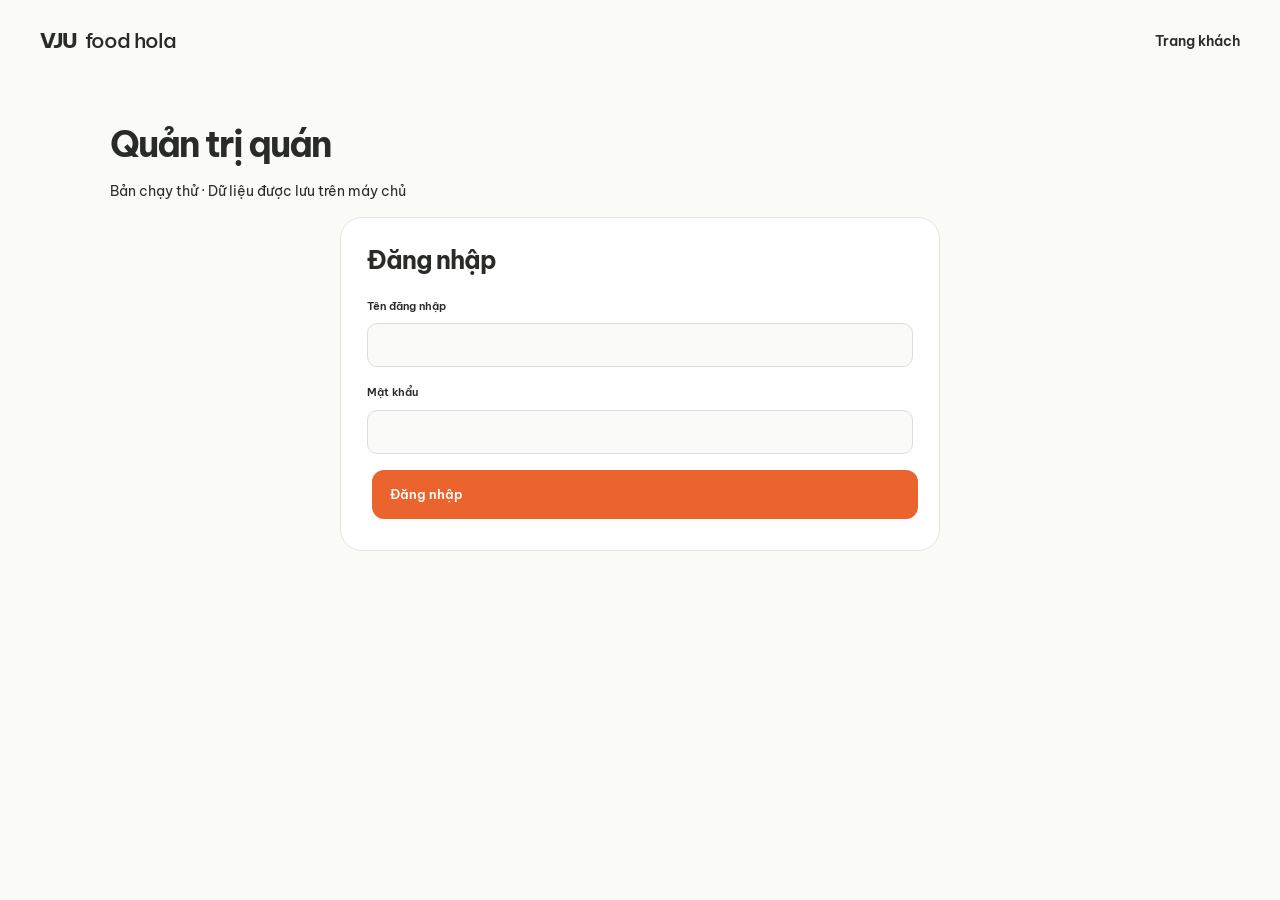
==== server/web/admin.html @ 99fcd675 "feat: add V3 backend, admin management and order persistence" ====
<!doctype html><html lang="vi"><head><meta charset="utf-8"><meta name="viewport" content="width=device-width,initial-scale=1"><title>Quản trị — VJU Food Hola</title><link rel="stylesheet" href="style.css"><link rel="stylesheet" href="admin.css"><script src="admin.js" defer></script></head><body>
<header class="top"><a class="brand" href="./">VJU <b>food hola</b></a><nav><a href="./">Trang khách</a><button id="logout" class="secondary" hidden>Đăng xuất</button></nav></header>
<main class="admin-wrap"><h1>Quản trị quán</h1><p>Bản chạy thử · Dữ liệu được lưu trên máy chủ</p><p id="message" role="status"></p>
<form id="login" class="panel"><h2>Đăng nhập</h2><label>Tên đăng nhập<input name="username" autocomplete="username" required></label><label>Mật khẩu<input name="password" type="password" autocomplete="current-password" required></label><button class="primary">Đăng nhập</button></form>
<div id="dashboard" hidden><div id="stats" class="stats"></div><nav class="tabs"><button data-tab="orders-panel" class="secondary">Đơn hàng</button><button data-tab="dishes-panel" class="secondary">Thực đơn</button><button data-tab="shop-panel" class="secondary">Cài đặt quán</button></nav>
<section id="orders-panel" class="panel"><h2>Đơn hàng</h2><p>Danh sách tự cập nhật mỗi 15 giây. Mỗi trang tối đa 50 đơn.</p><select id="filter"><option value="">Tất cả trạng thái</option value="pending">Chờ xác nhận</option><option value="confirmed">Đã xác nhận</option><option value="preparing">Đang chuẩn bị</option><option value="ready">Sẵn sàng nhận</option><option value="completed">Hoàn thành</option><option value="cancelled">Đã hủy</option></select><button id="refresh" class="secondary">Cập nhật</button><div id="order-list"></div><button id="prev" class="secondary">Trang trước</button><span id="page"></span><button id="next" class="secondary">Trang sau</button></section>
<section id="dishes-panel" class="panel" hidden><h2>Thực đơn</h2><button id="new-dish" class="primary">Thêm món</button><div id="dish-list"></div></section>
<section id="shop-panel" class="panel" hidden><h2>Giờ nhận đơn</h2><form id="shop-form"><label>Tên quán / điểm nhận<input name="name" required maxlength="100"></label><label>Giờ mở<input name="opens" type="time" required></label><label>Giờ đóng<input name="closes" type="time" required></label><label><input name="accepting" type="checkbox"> Bật nhận đơn</label><p>Khung nhận 30 phút trong hôm nay, đặt trước ít nhất 15 phút. Chưa hỗ trợ giờ qua đêm.</p><button class="primary">Lưu cài đặt</button></form></section>
</div></main>
<dialog id="dish-dialog"><h2 id="dish-title">Món ăn</h2><form id="dish-form"><input name="id" type="hidden"><label>Tên món<input name="name" required maxlength="100"></label><label>Mô tả<textarea name="desc" maxlength="300"></textarea></label><label>Giá (VND)<input name="price" type="number" min="0" max="10000000" step="1" required></label><label>Loại món<select name="category"><option>Cơm</option><option>Bún &amp; mì</option><option>Ăn nhẹ</option><option>Đồ uống</option></select></label><label>Biểu tượng<input name="emoji" maxlength="12" value="🍽️"></label><label>Nhãn ngắn<input name="tag" maxlength="40"></label><label>Màu nền<input name="bg" type="color" value="#f6e8d5"></label><label><input name="available" type="checkbox" checked> Còn món</label><label><input name="active" type="checkbox" checked> Hiện trên thực đơn</label><p id="dish-error" role="alert"></p><button class="primary">Lưu món</button><button id="close-dish" type="button" class="secondary">Đóng</button></form></dialog>
</body></html>
---- server/web/style.css ----
@import url('https://fonts.googleapis.com/css2?family=Be+Vietnam+Pro:wght@400;500;600;700;800&display=swap');
:root{--orange:#eb642e;--ink:#282b27;--muted:#7b7e75;--line:#e8e9e1;--paper:#fafbf7;--green:#315744}*{box-sizing:border-box}html{scroll-behavior:smooth;scroll-padding-top:25px}body{margin:0;background:var(--paper);color:var(--ink);font:14px/1.65 'Be Vietnam Pro',Arial,sans-serif}button,input,select,textarea{font:inherit}button,a,input,select,textarea{-webkit-tap-highlight-color:transparent}button,a{touch-action:manipulation}button{cursor:pointer}button:disabled{opacity:.45;cursor:not-allowed}a{color:inherit;text-decoration:none}button:focus-visible,a:focus-visible{outline:3px solid #315744;outline-offset:4px}input:focus,textarea:focus,select:focus{outline:2px solid var(--orange);outline-offset:2px}button{border:0}h1,h2,h3,p{margin-top:0}h2{font-size:25px;letter-spacing:-1px;line-height:1.3}h3{font-size:16px;line-height:1.5}.top{max-width:1440px;padding:24px 40px;margin:auto;display:flex;align-items:center;justify-content:space-between;gap:20px}.brand{display:flex;align-items:center;gap:8px;font-size:21px;font-weight:800;letter-spacing:-1px}.brand b{font-weight:500}.brand-icon{display:grid;place-items:center;background:var(--orange);color:white;width:39px;height:39px;border-radius:13px;font-size:26px;transform:rotate(-8deg)}nav{display:flex;gap:32px;align-items:center;font-weight:600}.nav-button{background:transparent;color:var(--ink);padding:10px 0}.nav-button span{font-size:11px;background:#e9ede5;padding:3px 7px;border-radius:30px}.basket-link{background:var(--green);color:white;padding:11px 18px;border-radius:100px;font-size:13px}.basket-link span{margin-left:10px}.demo-note{text-align:center;background:#fff2e7;color:#85411f;padding:9px 20px;font-size:11px}.layout{max-width:1440px;padding:30px 40px 0;margin:auto;display:grid;grid-template-columns:minmax(0,1fr) 330px;gap:28px;align-items:start}.hero{background:#f4e4cb;border-radius:24px;min-height:345px;display:flex;overflow:hidden;position:relative}.hero-copy{padding:35px 0 30px 32px;z-index:1;width:57%}.eyebrow{font-size:10px;letter-spacing:1.7px;font-weight:700;color:var(--green)}h1{font-size:clamp(34px,3.5vw,49px);line-height:1.17;letter-spacing:-2px;margin:15px 0}h1 em{font-style:normal;color:#d95928}.hero p{font-size:13px;color:#635f52}.primary{display:flex;align-items:center;justify-content:space-between;gap:20px;background:var(--orange);color:white;border-radius:12px;padding:14px 18px;font-weight:600;transition:background .2s}.primary:hover{background:#c84d1c}.hero-button{display:inline-flex;margin-top:4px;font-size:12px}.hero-tags{display:flex;gap:14px;margin-top:20px;font-size:9px;color:#696557}.hero-tags span:before{content:'•';color:var(--orange);margin-right:5px}.hero-art{width:43%;position:relative;display:grid;place-items:center;background:radial-gradient(circle at 70% 45%,#eebf7d,transparent 67%)}.plate{width:240px;height:240px;border-radius:50%;background:#fefdf4;box-shadow:10px 18px 25px #7d5e4033,inset 0 0 0 13px #f5f0df,inset 0 0 0 15px #e9e0cc;position:relative;transform:rotate(-20deg)}.rice{position:absolute;width:110px;height:145px;border-radius:50%;left:30px;top:48px;background:repeating-linear-gradient(40deg,#fff 0 3px,#efebe1 3px 5px);box-shadow:3px 4px 10px #a7967722}.chicken{position:absolute;width:108px;height:89px;right:28px;top:85px;border-radius:55% 35% 50% 40%;background:repeating-linear-gradient(20deg,transparent 0 15px,#8a3a1a44 16px 18px),linear-gradient(130deg,#e9a34b,#b65d22);box-shadow:3px 5px 7px #a4645144}.greens{position:absolute;right:40px;top:40px;width:78px;height:48px;background:repeating-radial-gradient(ellipse,#57824c 0 8px,#7c9e5b 9px 13px);border-radius:50%}.egg{position:absolute;right:50px;bottom:28px;width:70px;height:55px;border-radius:50% 40%;background:radial-gradient(circle at 52% 45%,#f7b52e 0 16px,#fffdf3 17px);box-shadow:0 3px 5px #0001}.art-label{position:absolute;top:25px;right:24px;font-size:9px;letter-spacing:2px;color:#805f3f}.food-sticker{position:absolute;right:8px;bottom:32px;transform:rotate(-8deg);background:var(--green);color:#fff;padding:10px 17px;border-radius:8px;font-size:12px;line-height:1.5;box-shadow:0 8px 20px #29443622}.section-title{display:flex;justify-content:space-between;align-items:end;gap:12px;margin:34px 0 20px}.section-title h2{margin:5px 0 0}.orange{color:var(--orange)}.muted{color:var(--muted);font-size:12px}.tools{display:flex;gap:12px}.search{display:flex;align-items:center;flex:1;background:white;border:1px solid var(--line);border-radius:12px;padding-left:15px;gap:8px}.search span{font-size:25px;color:#91978c}.search input{border:0;background:transparent;min-width:0;width:100%}.tools select{width:180px}.categories{display:flex;gap:8px;flex-wrap:wrap;margin:18px 0 22px}.category{background:white;border:1px solid var(--line);padding:9px 15px;border-radius:40px;color:#686d62;font-size:12px}.category.active{background:var(--green);border-color:var(--green);color:white}.menu-grid{display:grid;grid-template-columns:repeat(3,minmax(0,1fr));gap:17px}.dish{background:white;border:1px solid var(--line);border-radius:18px;overflow:hidden;transition:transform .2s,box-shadow .2s}.dish:hover{transform:translateY(-3px);box-shadow:0 10px 24px #2432220a}.dish-art{height:145px;display:flex;align-items:center;justify-content:center;position:relative;background:var(--dish-bg,#f4e8da)}.food-emoji{font-size:73px;filter:drop-shadow(0 12px 7px #58371e22);transition:transform .2s}.dish:hover .food-emoji{transform:rotate(-7deg) scale(1.08)}.fav{position:absolute;right:10px;top:10px;border-radius:50%;width:34px;height:34px;background:#ffffffde;color:#7d8078;font-size:20px}.fav.selected{color:#e65c34}.dish-label{position:absolute;left:10px;top:13px;background:#ffffffdf;border-radius:5px;padding:2px 7px;font-size:9px;color:#59614e}.dish-body{padding:15px}.dish h3{margin-bottom:5px;font-size:14px}.dish-desc{font-size:11px;color:var(--muted);min-height:36px;line-height:1.6;margin:0 0 12px}.dish-bottom{display:flex;align-items:center;justify-content:space-between;gap:5px}.dish-bottom strong{color:var(--orange);font-size:15px}.add{width:35px;height:35px;border-radius:11px;color:var(--orange);background:#fff0e6;font-size:24px}.add:hover{background:var(--orange);color:white}.sold{font-size:10px;color:#888}.basket{background:white;border:1px solid var(--line);border-radius:22px;padding:24px;position:sticky;top:20px}.basket h2{font-size:21px;margin:0}.basket-heading{display:flex;align-items:center;justify-content:space-between;gap:8px}.round-icon{background:#fff0e6;color:var(--orange);border-radius:50%;width:32px;height:32px;text-align:center;line-height:32px}.basket>.muted{margin:7px 0 18px}.empty-cart{text-align:center;padding:25px 5px;color:var(--muted);border:1px dashed var(--line);border-radius:14px;font-size:12px}.empty-cart span{font-size:34px;display:block}.cart-row{padding:13px 0;border-bottom:1px solid var(--line)}.cart-line{display:flex;align-items:center;justify-content:space-between;gap:10px}.cart-name{font-weight:600;font-size:12px}.cart-price{font-size:12px;color:#6f7668}.qty{display:flex;align-items:center;gap:10px;margin-top:8px}.qty button{width:30px;height:30px;border-radius:8px;background:#f2f4ee;color:var(--ink)}.qty .remove{margin-left:auto;width:auto;padding:0 9px;font-size:10px;color:#985739}.summary{display:grid;grid-template-columns:1fr auto;row-gap:8px;font-size:12px;color:#777d71;padding:18px 0;border-bottom:1px dashed var(--line)}.summary b{font-weight:500;color:var(--ink)}.total{display:flex;justify-content:space-between;align-items:center;margin:17px 0}.total strong{font-size:24px;color:var(--orange)}form label{display:block;font-size:11px;font-weight:600;margin:14px 0 6px}input,select,textarea{width:100%;padding:11px 12px;background:#fafbf8;border:1px solid var(--line);border-radius:9px;color:var(--ink);font-size:12px}textarea{resize:vertical}.form-hint{font-size:10px;color:#7d8377;line-height:1.7;margin:10px 0 15px}form .primary{width:100%;font-size:13px}.payment{font-size:9px;text-align:center;color:#7e8377;margin:10px 0 0}.how{display:grid;grid-template-columns:repeat(3,1fr);gap:20px;border-top:1px solid var(--line);margin:35px 0;padding:25px 0}.how span{color:var(--orange);font-size:12px;font-weight:700}.how h3{font-size:12px;margin:8px 0 4px}.how p{font-size:11px;color:var(--muted)}footer{max-width:1360px;margin:25px auto 0;padding:25px 0;border-top:1px solid var(--line);display:flex;justify-content:space-between;align-items:center;gap:20px;font-size:10px;color:var(--muted)}footer .brand{font-size:18px;color:var(--ink)}footer p{margin:0}.empty{padding:30px;text-align:center;background:white;border-radius:18px}.secondary{padding:10px 16px;border-radius:9px;background:#edf1e9;color:var(--green)}dialog{width:min(620px,94vw);max-height:85vh;overflow:auto;border:0;border-radius:22px;padding:28px;box-shadow:0 25px 80px #0003;color:var(--ink)}dialog::backdrop{background:#172b2266;backdrop-filter:blur(3px)}.dialog-heading{display:flex;align-items:center;justify-content:space-between}.dialog-heading h2{margin:7px 0 10px}.icon-button{background:#eff2eb;width:35px;height:35px;border-radius:50%;flex-shrink:0}.order{border:1px solid var(--line);border-radius:14px;padding:18px;margin:15px 0}.order h3{margin:0;color:var(--green)}.order p{margin:6px 0;font-size:12px;overflow-wrap:anywhere}.order ul{padding-left:20px;font-size:12px}.order-status{display:inline-block;background:#fff0df;color:#9c581d;border-radius:20px;padding:3px 10px;font-size:10px}.danger{color:#a7472d}.toast{position:fixed;bottom:25px;left:50%;transform:translateX(-50%);background:var(--green);color:white;padding:13px 22px;border-radius:40px;box-shadow:0 5px 30px #0002;z-index:10;max-width:90vw;font-size:12px}.warning{color:#9b5024;font-size:11px}[hidden]{display:none!important}@media(min-width:1500px){.hero{min-height:370px}.hero-copy{padding-top:40px}}@media(max-width:1150px){.layout{padding:24px;grid-template-columns:minmax(0,1fr) 300px;gap:20px}.top{padding:20px 24px}.menu-grid{grid-template-columns:repeat(2,minmax(0,1fr))}.hero-copy{width:65%;padding-left:25px}.hero-art{width:35%}.plate{transform:rotate(-20deg) scale(.8)}.food-sticker{right:5px;font-size:10px}footer{margin:20px 24px 0}}@media(max-width:850px){.layout{grid-template-columns:1fr}.basket{position:static}.hero-copy{width:55%}.hero-art{width:45%}.plate{transform:rotate(-20deg)}.menu-grid{grid-template-columns:repeat(3,minmax(0,1fr))}.top nav{gap:16px}.basket form{max-width:none}footer{flex-wrap:wrap}}@media(max-width:560px){.top{padding:17px 16px;gap:8px;flex-wrap:wrap}.brand{font-size:18px}.brand-icon{width:30px;height:30px;font-size:22px}.top nav{order:3;width:100%;justify-content:center;font-size:12px}.basket-link{padding:8px 12px;font-size:11px}.demo-note{font-size:9px}.layout{padding:16px;gap:20px}.hero{min-height:390px}.hero-copy{width:100%;padding:25px 22px}.hero-copy .eyebrow{font-size:8px}h1{font-size:39px}.hero p{font-size:11px}.hero-art{position:absolute;width:180px;height:200px;right:-30px;bottom:-6px}.plate{transform:scale(.62) rotate(-20deg)}.food-sticker{right:28px;bottom:20px;font-size:9px}.art-label{display:none}.hero-button{font-size:11px}.hero-tags{max-width:150px;flex-wrap:wrap;gap:4px;margin-top:18px}.section-title h2{font-size:23px}.tools{flex-wrap:wrap}.search{flex-basis:100%}.tools select{width:100%}.menu-grid{grid-template-columns:repeat(2,minmax(0,1fr));gap:11px}.dish-art{height:120px}.food-emoji{font-size:60px}.dish-body{padding:12px}.dish h3{font-size:12px}.dish-bottom strong{font-size:13px}.how{grid-template-columns:1fr;gap:12px}.how div{display:grid;grid-template-columns:25px 1fr;column-gap:10px}.how h3{margin:0}.how p{grid-column:2;margin:0}.basket{padding:22px}footer{margin:0 16px;display:block}footer>*{margin-bottom:8px}dialog{padding:22px}.dialog-heading h2{font-size:22px}}@media(prefers-reduced-motion:reduce){html{scroll-behavior:auto}*{transition:none!important}}
---- server/web/admin.css ----
.admin-wrap{max-width:1100px;margin:40px auto;padding:0 20px}.admin-wrap h1{font-size:36px}.panel{background:white;border:1px solid #e5e6df;border-radius:22px;padding:26px;margin:24px 0}.panel form,#login,#dish-form{max-width:600px}input:not([type=checkbox]),select,textarea{display:block;width:100%;padding:12px;border:1px solid #ddd;border-radius:10px;margin:8px 0 16px;font:inherit}label{display:block;margin:12px 0}button{cursor:pointer;margin:5px}.stats{display:flex;gap:15px;flex-wrap:wrap}.stats span{padding:18px;background:#fff0e5;border-radius:15px}.order-actions{display:flex;flex-wrap:wrap;gap:8px}.tabs{display:flex;flex-wrap:wrap}.dish-admin{display:flex;align-items:center;justify-content:space-between;gap:12px;border-bottom:1px solid #eee;padding:16px 0}#message,#dish-error{color:#9f3a14;white-space:pre-wrap}#dish-dialog{max-height:90vh;overflow:auto}#filter{max-width:300px;display:inline-block}input[type=checkbox]{width:20px;height:20px}button:disabled{opacity:.5;cursor:not-allowed}#login{margin:auto}
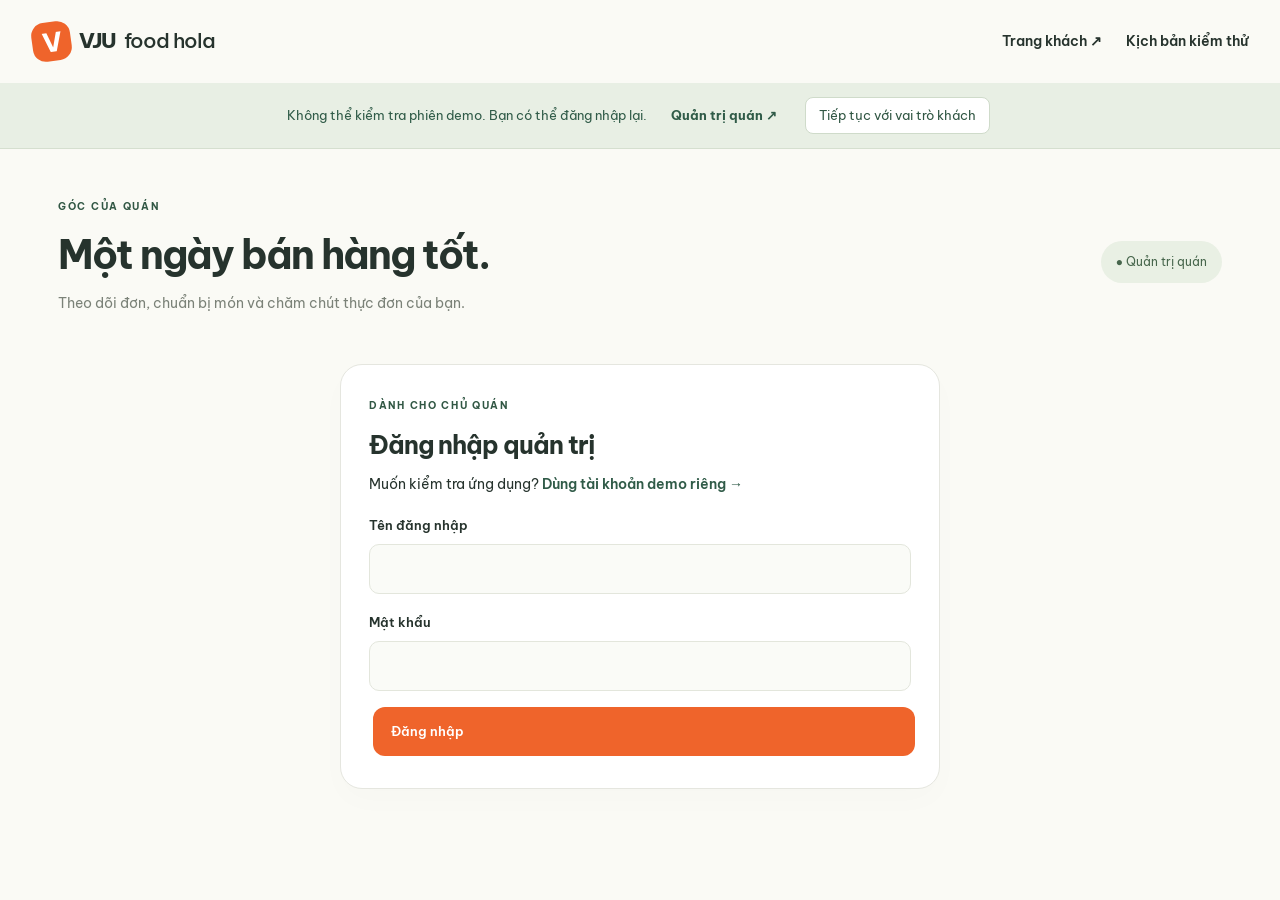
==== commit 087966f0: "feat: release v7.3 with guest checkout and 16-dish menu" ====
--- a/server/web/admin.html
+++ b/server/web/admin.html
@@ -1,11 +1,11 @@
-<!doctype html><html lang="vi"><head><meta charset="utf-8"><meta name="viewport" content="width=device-width,initial-scale=1"><title>Quản trị — VJU Food Hola</title><link rel="stylesheet" href="style.css"><link rel="stylesheet" href="admin.css"><script src="admin.js" defer></script></head><body>
-<header class="top"><a class="brand" href="./">VJU <b>food hola</b></a><nav><a href="./">Trang khách</a><button id="logout" class="secondary" hidden>Đăng xuất</button></nav></header>
-<main class="admin-wrap"><h1>Quản trị quán</h1><p>Bản chạy thử · Dữ liệu được lưu trên máy chủ</p><p id="message" role="status"></p>
-<form id="login" class="panel"><h2>Đăng nhập</h2><label>Tên đăng nhập<input name="username" autocomplete="username" required></label><label>Mật khẩu<input name="password" type="password" autocomplete="current-password" required></label><button class="primary">Đăng nhập</button></form>
-<div id="dashboard" hidden><div id="stats" class="stats"></div><nav class="tabs"><button data-tab="orders-panel" class="secondary">Đơn hàng</button><button data-tab="dishes-panel" class="secondary">Thực đơn</button><button data-tab="shop-panel" class="secondary">Cài đặt quán</button></nav>
-<section id="orders-panel" class="panel"><h2>Đơn hàng</h2><p>Danh sách tự cập nhật mỗi 15 giây. Mỗi trang tối đa 50 đơn.</p><select id="filter"><option value="">Tất cả trạng thái</option value="pending">Chờ xác nhận</option><option value="confirmed">Đã xác nhận</option><option value="preparing">Đang chuẩn bị</option><option value="ready">Sẵn sàng nhận</option><option value="completed">Hoàn thành</option><option value="cancelled">Đã hủy</option></select><button id="refresh" class="secondary">Cập nhật</button><div id="order-list"></div><button id="prev" class="secondary">Trang trước</button><span id="page"></span><button id="next" class="secondary">Trang sau</button></section>
+<!doctype html><html lang="vi"><head><meta charset="utf-8"><meta name="viewport" content="width=device-width,initial-scale=1"><title>Quản trị — VJU Food Hola</title><link rel="stylesheet" href="style.css?v=7.3"><link rel="stylesheet" href="polish.css?v=7.3"><link rel="stylesheet" href="admin.css?v=7.3"><script src="account.js?v=7.3" defer></script><script src="admin.js?v=7.3" defer></script></head><body>
+<header class="top"><a class="brand" href="./"><span class="brand-icon">V</span>VJU <b>food hola</b></a><nav><a href="./">Trang khách ↗</a><a href="review.html">Kịch bản kiểm thử</a><button id="logout" class="secondary" hidden>Đăng xuất</button></nav></header>
+<div id="trial-banner" class="trial-banner" hidden></div><main class="admin-wrap"><div class="admin-heading"><div><span class="eyebrow">GÓC CỦA QUÁN</span><h1>Một ngày bán hàng tốt.</h1><p>Theo dõi đơn, chuẩn bị món và chăm chút thực đơn của bạn.</p></div><span class="live-label">● Quản trị quán</span></div><p id="message" role="status"></p>
+<form id="login" class="panel login-card"><span class="eyebrow">DÀNH CHO CHỦ QUÁN</span><h2>Đăng nhập quản trị</h2><p>Muốn kiểm tra ứng dụng? <a href="login.html">Dùng tài khoản demo riêng →</a></p><p id="shop-trial-help" hidden>Quản trị quán thử: <b>shoptest</b> / <b>QuanTest2026!</b>. Chỉ quản lý đơn trong phiên thử hiện tại.</p><label>Tên đăng nhập<input name="username" autocomplete="username" required></label><label>Mật khẩu<input name="password" type="password" autocomplete="current-password" required></label><button class="primary">Đăng nhập</button></form>
+<div id="dashboard" hidden><div id="stats" class="stats"></div><nav class="tabs"><button data-tab="orders-panel" class="secondary active" aria-pressed="true">Đơn hàng</button><button data-tab="dishes-panel" class="secondary" aria-pressed="false">Thực đơn</button><button data-tab="shop-panel" class="secondary" aria-pressed="false">Cài đặt quán</button></nav>
+<section id="orders-panel" class="panel"><div class="section-title"><div><span class="eyebrow">TỪ CĂN BẾP ĐẾN TAY KHÁCH</span><h2>Đơn hàng</h2></div><span class="muted">Tự cập nhật · 15 giây</span></div><p class="muted">Tối đa 50 đơn mỗi trang. Chỉ xác nhận thu tiền sau khi thực sự nhận tiền.</p><label class="sr-only" for="filter">Lọc trạng thái đơn</label><select id="filter"><option value="">Tất cả trạng thái</option value="pending">Chờ xác nhận</option><option value="confirmed">Đã xác nhận</option><option value="preparing">Đang chuẩn bị</option><option value="ready">Sẵn sàng nhận</option><option value="completed">Hoàn thành</option><option value="cancelled">Đã hủy</option></select><button id="refresh" class="secondary">Cập nhật</button><div id="order-list"></div><button id="prev" class="secondary">Trang trước</button><span id="page"></span><button id="next" class="secondary">Trang sau</button></section>
 <section id="dishes-panel" class="panel" hidden><h2>Thực đơn</h2><button id="new-dish" class="primary">Thêm món</button><div id="dish-list"></div></section>
-<section id="shop-panel" class="panel" hidden><h2>Giờ nhận đơn</h2><form id="shop-form"><label>Tên quán / điểm nhận<input name="name" required maxlength="100"></label><label>Giờ mở<input name="opens" type="time" required></label><label>Giờ đóng<input name="closes" type="time" required></label><label><input name="accepting" type="checkbox"> Bật nhận đơn</label><p>Khung nhận 30 phút trong hôm nay, đặt trước ít nhất 15 phút. Chưa hỗ trợ giờ qua đêm.</p><button class="primary">Lưu cài đặt</button></form></section>
+<section id="shop-panel" class="panel" hidden><h2>Giờ nhận đơn</h2><form id="shop-form"><label>Tên quán / điểm nhận<input name="name" required maxlength="100"></label><label>Giờ mở<input name="opens" type="time" required></label><label>Giờ đóng<input name="closes" type="time" required></label><label><input name="accepting" type="checkbox"> Bật nhận đơn</label><p>Giờ nhận cách nhau 15 phút, cho hôm nay và ngày mai; đặt trước ít nhất 15 phút. Mặc định 10:00–22:00.</p><button class="primary">Lưu cài đặt</button></form></section>
 </div></main>
-<dialog id="dish-dialog"><h2 id="dish-title">Món ăn</h2><form id="dish-form"><input name="id" type="hidden"><label>Tên món<input name="name" required maxlength="100"></label><label>Mô tả<textarea name="desc" maxlength="300"></textarea></label><label>Giá (VND)<input name="price" type="number" min="0" max="10000000" step="1" required></label><label>Loại món<select name="category"><option>Cơm</option><option>Bún &amp; mì</option><option>Ăn nhẹ</option><option>Đồ uống</option></select></label><label>Biểu tượng<input name="emoji" maxlength="12" value="🍽️"></label><label>Nhãn ngắn<input name="tag" maxlength="40"></label><label>Màu nền<input name="bg" type="color" value="#f6e8d5"></label><label><input name="available" type="checkbox" checked> Còn món</label><label><input name="active" type="checkbox" checked> Hiện trên thực đơn</label><p id="dish-error" role="alert"></p><button class="primary">Lưu món</button><button id="close-dish" type="button" class="secondary">Đóng</button></form></dialog>
+<dialog id="dish-dialog"><h2 id="dish-title">Món ăn</h2><form id="dish-form"><input name="id" type="hidden"><label>Tên món<input name="name" required maxlength="100"></label><label>Mô tả<textarea name="desc" maxlength="300"></textarea></label><label>Giá (VND)<input name="price" type="number" min="0" max="10000000" step="1" required></label><label>Loại món<select name="category"><option>Cơm</option><option>Bún &amp; mì</option><option>Ăn nhẹ</option><option>Đồ uống</option></select></label><label>Ảnh minh họa<select name="image"><option value="">Chỉ biểu tượng</option><option value="assets/food-1.png">Cơm gà áp chảo</option><option value="assets/food-2.png">Bún thịt nướng</option><option value="assets/food-3.png">Bánh mì trứng</option><option value="assets/food-4.png">Trà chanh</option><option value="assets/food-5.png">Cơm thịt kho trứng</option><option value="assets/food-6.png">Mì trộn rau nấm</option><option value="assets/food-7.png">Sữa chua trái cây</option><option value="assets/food-8.png">Cà phê sữa</option><option value="assets/food-9.png">Cơm sườn nướng</option><option value="assets/food-10.png">Cơm rang dưa bò</option><option value="assets/food-11.png">Phở bò</option><option value="assets/food-12.png">Bún chả</option><option value="assets/food-13.png">Xôi trứng chả</option><option value="assets/food-14.png">Khoai tây chiên</option><option value="assets/food-15.png">Trà đào cam sả</option><option value="assets/food-16.png">Sữa đậu nành</option></select></label><label>Biểu tượng<input name="emoji" maxlength="12" value="🍽️"></label><label>Nhãn ngắn<input name="tag" maxlength="40"></label><label>Màu nền<input name="bg" type="color" value="#f6e8d5"></label><label><input name="available" type="checkbox" checked> Còn món</label><label><input name="active" type="checkbox" checked> Hiện trên thực đơn</label><p id="dish-error" role="alert"></p><button class="primary" type="submit">Lưu món</button><button id="close-dish" type="button" class="secondary">Đóng</button></form></dialog>
 </body></html>
--- a/server/web/polish.css
+++ b/server/web/polish.css
@@ -0,0 +1,8 @@
+:root{--ink:#26332d;--forest:#305b48;--orange:#ef642b;--cream:#fafaf5;--line:#e4e7de}
+html{scroll-behavior:smooth}body{color:var(--ink);background:var(--cream)}button,a,input,select,textarea{-webkit-tap-highlight-color:transparent}button:focus-visible,a:focus-visible,input:focus-visible,select:focus-visible,textarea:focus-visible{outline:3px solid #ef9c67;outline-offset:4px}button,a{transition:background .18s,transform .18s,box-shadow .18s}button:hover:not(:disabled),.primary:hover{transform:translateY(-1px)}[hidden]{display:none!important}
+.top{max-width:1500px;margin:auto;padding:22px 32px;gap:20px}.top nav{display:flex;align-items:center;gap:24px}.top nav a{font-weight:600;text-decoration:none;color:var(--ink)}.account-link{border:1px solid var(--line);padding:11px 17px;border-radius:100px;background:white}.layout{max-width:1500px;margin:30px auto;gap:28px;padding:0 32px}.hero{min-height:360px;border:1px solid #f2ddbc}.hero-copy h1{letter-spacing:-.055em}.hero-art{overflow:hidden}.basket{box-shadow:0 14px 40px #304c3710;top:20px}.dish{box-shadow:0 5px 16px #253f2a04;transition:transform .2s,box-shadow .2s}.dish:hover{transform:translateY(-3px);box-shadow:0 14px 32px #253f2a0c}.dish-art{min-height:150px}.dish-body{padding:20px}.dish-desc{min-height:44px}.categories{gap:9px}.category{border:1px solid var(--line)}.category.active{background:var(--forest);color:white}.review-strip{display:flex;gap:20px;align-items:center;justify-content:space-between;padding:22px 0;margin-bottom:16px;border-bottom:1px solid var(--line)}.review-strip p{margin:8px 0 0;color:#6a7469;font-size:14px}.review-strip a{font-size:14px;color:var(--forest);white-space:nowrap;font-weight:600}.review-strip .eyebrow{font-size:10px}.trial-banner{background:#e8efe4;border-bottom:1px solid #d5dfcf;padding:10px 32px;display:flex;justify-content:center;align-items:center;gap:24px;font-size:13px;color:var(--forest)}.trial-banner a{font-weight:700;color:inherit}.trial-banner button{padding:7px 13px;background:white;border:1px solid #cfdbca;border-radius:8px}.demo-note{font-size:12px;letter-spacing:.02em}.empty-cart{background:#fbfcf7;border-style:solid}.order{border:1px solid var(--line);border-radius:18px;padding:20px;background:white}.order h3{word-break:break-word}.order-status{background:#fff1e4;color:#a74717;padding:7px 10px;border-radius:8px;font-size:12px}dialog{border:1px solid var(--line);box-shadow:0 25px 100px #1f35243d}dialog::backdrop{background:#20382b66;backdrop-filter:blur(5px)}#lookup-form{background:#f6f7ef;border-radius:16px;padding:18px}#reload-menu{font-size:12px;padding:9px 12px;margin-bottom:18px}.form-hint,.payment{line-height:1.6}footer{max-width:1500px;margin:30px auto;padding:28px 32px;border-top:1px solid var(--line)}
+.login-layout{display:grid;grid-template-columns:1.15fr 1fr;max-width:1100px;gap:70px;margin:70px auto;padding:0 30px}.login-story{padding:20px 0}.login-story h1{font-size:54px;line-height:1.12;letter-spacing:-.055em;margin:24px 0}.login-story em{font-style:normal;color:var(--orange)}.login-story>p{color:#6d756a;max-width:420px;line-height:1.8}.journey{padding:0;list-style:none;margin:30px 0}.journey li{padding:15px 0;border-bottom:1px solid var(--line);display:grid;gap:5px}.journey b{font-size:15px}.journey span{color:#7d8278;font-size:13px}.sample-plate{padding:24px;border-radius:20px;background:#f4e5c9;font-size:50px;display:flex;align-items:center;gap:25px}.sample-plate span{font-size:19px;line-height:1.5;color:var(--forest);font-weight:600}.login-card{background:white;border:1px solid var(--line);border-radius:26px;padding:34px;box-shadow:0 20px 60px #304c370b;align-self:start}.login-card h2{font-size:28px;letter-spacing:-.04em;margin:14px 0}.login-card p{line-height:1.7;font-size:14px}.login-card label{display:block;font-size:13px;font-weight:600;margin:18px 0 8px}.login-card input{box-sizing:border-box;width:100%;padding:14px;background:#fafbf7;border:1px solid var(--line);border-radius:12px;font:inherit}.login-card .primary{width:100%;justify-content:space-between;margin-top:10px}.login-card a{color:var(--forest);font-weight:600;font-size:14px}.credential-box{background:#eef3e9;border:1px solid #e0e8d9;border-radius:14px;padding:16px;display:flex;align-items:center;justify-content:space-between;gap:12px;margin:22px 0}.credential-box div{display:grid;gap:7px}.credential-box small{font-size:9px;letter-spacing:.12em;color:#6b806c}.credential-box code{font-size:14px;color:var(--forest)}.credential-box button{padding:10px;font-size:12px}.login-separator{border-top:1px solid var(--line);margin:25px 0}#trial-error{color:#a6451e}.review-page{max-width:1000px;margin:50px auto;padding:0 24px}.review-page h1{font-size:42px;letter-spacing:-.04em}.review-grid{display:grid;grid-template-columns:1fr 1fr;gap:20px}.review-card{border:1px solid var(--line);border-radius:20px;background:white;padding:25px}.review-card h2{font-size:20px}.review-card li{line-height:1.7;margin:10px 0}.review-card a{color:var(--forest)}.review-page .primary{display:inline-flex;margin:12px 0;text-decoration:none}
+@media(max-width:1100px){.top nav{gap:13px}.layout{padding:0 20px;gap:20px}.review-strip{flex-wrap:wrap}.hero{min-height:320px}.login-layout{gap:35px}.login-story h1{font-size:42px}}
+@media(max-width:720px){.top{padding:16px;flex-wrap:wrap;gap:13px}.top nav{order:3;width:100%;justify-content:space-between;gap:8px;font-size:12px}.brand{font-size:20px}.basket-link{padding:10px 15px;font-size:12px}.layout{padding:0 14px;margin-top:18px}.hero-copy h1{font-size:40px}.hero{min-height:0}.trial-banner{padding:12px 16px;gap:12px;flex-wrap:wrap;font-size:11px}.trial-banner span{width:100%;text-align:center}.review-strip{padding:18px 0;gap:12px}.review-strip p{font-size:12px}.login-layout{display:flex;flex-direction:column;margin:25px auto;padding:0 18px;gap:20px}.login-story h1{font-size:36px}.login-story .journey,.sample-plate{display:none}.login-story{padding:0}.login-card{padding:24px;width:100%;box-sizing:border-box}.review-grid{grid-template-columns:1fr}.review-page h1{font-size:32px}footer{padding:24px 16px;gap:14px;flex-wrap:wrap}}
+
+.food-photo{position:absolute;inset:0;width:100%;height:100%;object-fit:cover;transition:transform .3s}.dish:hover .food-photo{transform:scale(1.04)}.dish-art{position:relative;overflow:hidden;height:210px}.dish-label,.fav{z-index:2}.dish-label{background:#fffef3ed!important;backdrop-filter:blur(8px)}.hero-art{background:linear-gradient(90deg,#f5e5cc22,#f5e5cc00),url('assets/food-1.png') center/cover;border-radius:28px}.hero-art .plate,.hero-art .art-label{display:none}.hero-art .food-sticker{z-index:2}@media(max-width:720px){.dish-art{height:180px}}
--- a/server/web/admin.css
+++ b/server/web/admin.css
@@ -1 +1,3 @@
-.admin-wrap{max-width:1100px;margin:40px auto;padding:0 20px}.admin-wrap h1{font-size:36px}.panel{background:white;border:1px solid #e5e6df;border-radius:22px;padding:26px;margin:24px 0}.panel form,#login,#dish-form{max-width:600px}input:not([type=checkbox]),select,textarea{display:block;width:100%;padding:12px;border:1px solid #ddd;border-radius:10px;margin:8px 0 16px;font:inherit}label{display:block;margin:12px 0}button{cursor:pointer;margin:5px}.stats{display:flex;gap:15px;flex-wrap:wrap}.stats span{padding:18px;background:#fff0e5;border-radius:15px}.order-actions{display:flex;flex-wrap:wrap;gap:8px}.tabs{display:flex;flex-wrap:wrap}.dish-admin{display:flex;align-items:center;justify-content:space-between;gap:12px;border-bottom:1px solid #eee;padding:16px 0}#message,#dish-error{color:#9f3a14;white-space:pre-wrap}#dish-dialog{max-height:90vh;overflow:auto}#filter{max-width:300px;display:inline-block}input[type=checkbox]{width:20px;height:20px}button:disabled{opacity:.5;cursor:not-allowed}#login{margin:auto}
+.admin-wrap{max-width:1220px;margin:40px auto 70px;padding:0 28px}.admin-heading{display:flex;justify-content:space-between;align-items:center;gap:20px;margin:45px 0 22px}.admin-heading h1{font-size:40px;letter-spacing:-.045em;margin:14px 0}.admin-heading p{color:#7b8278;font-size:14px}.live-label{font-size:12px;white-space:nowrap;background:#e9f0e4;color:#47664c;padding:11px 15px;border-radius:100px}.panel{background:white;border:1px solid #e5e6df;border-radius:22px;padding:28px;margin:22px 0;box-shadow:0 12px 30px #304c3704}.panel h2{font-size:25px;letter-spacing:-.04em;margin:12px 0}.panel form,#login,#dish-form{max-width:600px}input:not([type=checkbox]),select,textarea{box-sizing:border-box;display:block;width:100%;padding:13px;border:1px solid #e3e6dc;background:#fafbf7;border-radius:10px;margin:8px 0 16px;font:inherit}label{display:block;margin:12px 0;font-size:14px}button{cursor:pointer;margin:4px}.stats{display:grid;grid-template-columns:repeat(4,1fr);gap:16px;margin:28px 0}.stat{padding:24px;background:white;border:1px solid #e3e7db;border-radius:18px;display:grid;gap:13px}.stat>span{font-size:10px;letter-spacing:.13em;color:#7a8475}.stat strong{font-size:32px;letter-spacing:-.04em}.stat small{font-size:11px;color:#798473}.stat-money{background:#305b48;color:white;border-color:#305b48}.stat-money>span,.stat-money small{color:#c9ddc8}.stat-money strong{font-size:27px}.tabs{display:flex;gap:8px;border-bottom:1px solid #e1e5d9;padding-bottom:14px}.tabs button{background:transparent;color:#76806e;padding:12px 22px}.tabs button.active{background:#e5eddf;color:#305b48}.order-actions{display:flex;flex-wrap:wrap;gap:8px;margin:17px 0 4px}.order-actions button{font-size:13px;padding:11px 15px}.order-title{display:flex;align-items:center;justify-content:space-between;gap:12px}.order-title h3{font-size:17px;margin:0;letter-spacing:.015em}.order p,.order li{font-size:13px;line-height:1.65}.order>p{color:#697361}.order ul{padding-left:18px}.order{margin:16px 0;background:#fff}.status-chip{font-size:11px;border-radius:7px;padding:7px 10px;background:#fff1de;color:#ad6422;white-space:nowrap}.status-completed{background:#e9f2e5;color:#376644}.status-cancelled{background:#f7e8e5;color:#a85245}.status-ready{background:#e3f0e9;color:#306b4c}.dish-admin{display:flex;align-items:center;justify-content:space-between;gap:12px;border-bottom:1px solid #edf0e8;padding:18px 0}.dish-admin p{color:#7a8473;font-size:13px;margin-bottom:0}#message,#dish-error{color:#a04723;white-space:pre-wrap;font-size:13px}#message:empty{display:none}#dish-dialog{max-height:90vh;overflow:auto;width:min(560px,90vw);padding:28px}#filter{max-width:300px;display:inline-block;margin-right:10px;font-size:14px}input[type=checkbox]{width:18px;height:18px;accent-color:#305b48}button:disabled{opacity:.5;cursor:not-allowed}#login{margin:35px auto}.admin-empty{text-align:center;padding:45px 20px;background:#fafbf6;border:1px dashed #dbe3d2;border-radius:15px;margin:20px 0}.admin-empty>span{font-size:40px}.admin-empty h3{font-size:18px}.admin-empty p{color:#798372;font-size:14px}.admin-empty a{font-size:13px;color:#305b48}.event-toggle{background:none;border:0;padding:8px 0;color:#5f785c;font:inherit;font-size:12px;text-decoration:underline}.event-list{border-left:2px solid #dce7d5;padding-left:15px;margin:12px 0}.event-list p{color:#64705c}#page{font-size:13px;color:#7d8378}.sr-only{position:absolute;width:1px;height:1px;padding:0;overflow:hidden;clip:rect(0,0,0,0);white-space:nowrap;border:0}
+@media(max-width:800px){.stats{grid-template-columns:repeat(2,1fr)}.admin-heading h1{font-size:32px}.admin-wrap{padding:0 18px}.panel{padding:22px}.live-label{display:none}}
+@media(max-width:480px){.admin-heading{margin:24px 0 16px}.admin-heading h1{font-size:29px}.stat{padding:17px;gap:10px}.stat strong{font-size:26px}.stat-money strong{font-size:21px}.stats{gap:10px}.tabs{gap:0}.tabs button{font-size:12px;padding:10px}.panel{padding:18px}.order-title{align-items:flex-start;flex-direction:column}.section-title{flex-wrap:wrap}.section-title>.muted{font-size:11px}.order-actions{gap:3px}#filter{max-width:100%}}
